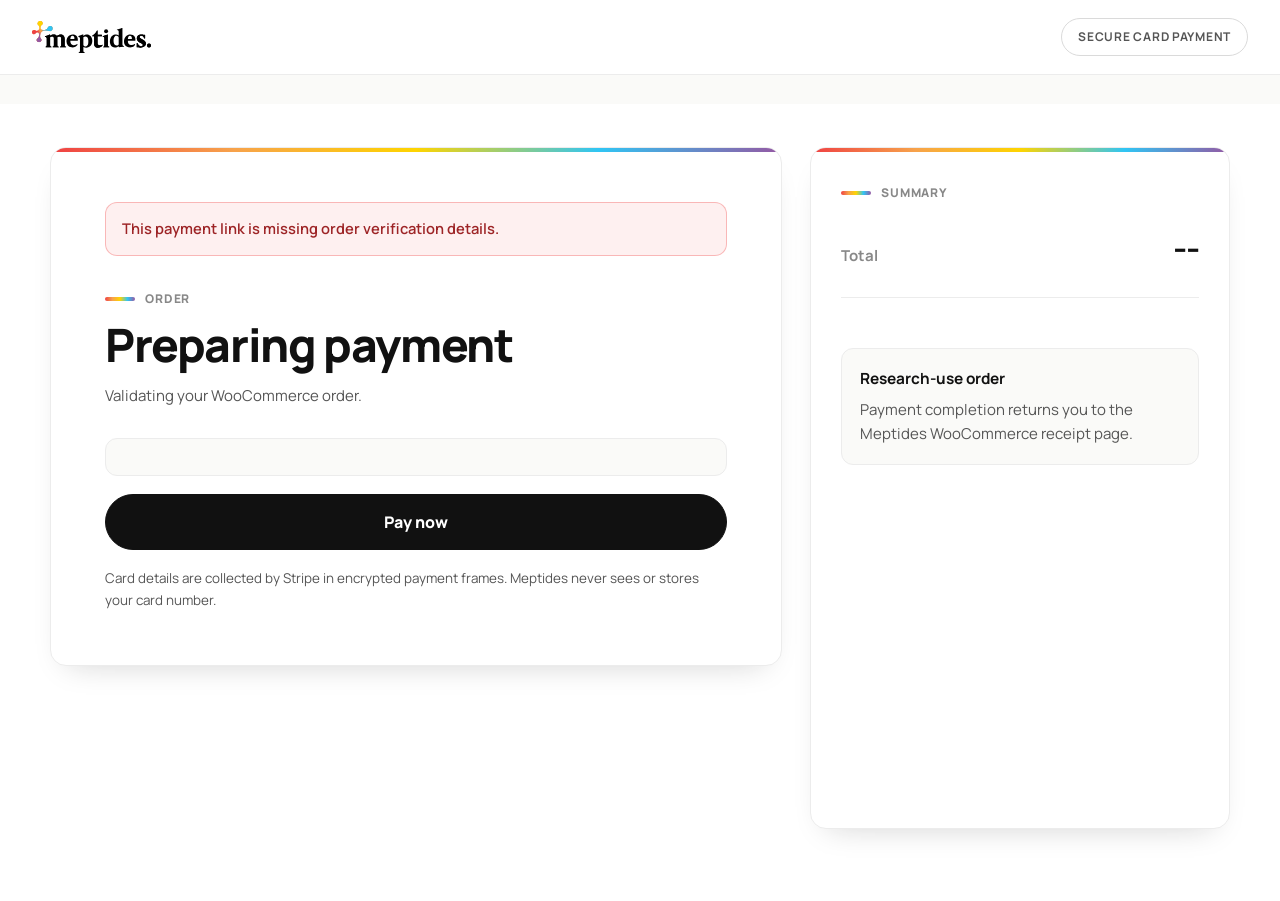
==== payment/index.html @ c6128277 "Use the meptides logo + right-size the heading on the payment page - Swap the Manrope text wordmark " ====
<!DOCTYPE html>
<html lang="en">
<head>
  <meta charset="UTF-8">
  <meta name="viewport" content="width=device-width, initial-scale=1.0">
  <title>Meptides Secure Payment</title>
  <link rel="preconnect" href="https://fonts.googleapis.com">
  <link rel="preconnect" href="https://fonts.gstatic.com" crossorigin>
  <link href="https://fonts.googleapis.com/css2?family=Manrope:wght@400;500;600;700;800&display=swap" rel="stylesheet">
  <link rel="stylesheet" href="./payment.css">
  <script src="https://js.stripe.com/v3/"></script>
</head>
<body>
  <header class="payment-header" aria-label="Meptides payment header">
    <a class="brand" href="https://meptides.com" aria-label="Return to meptides">
      <img class="brand-logo" src="./meptides-logo.svg" alt="meptides." height="34" />
    </a>
    <span class="secure-chip">Secure card payment</span>
  </header>

  <main class="payment-shell">
    <section class="checkout-panel">
      <div class="accent-line" aria-hidden="true"></div>

      <div id="statusBanner" class="status-banner" hidden></div>

      <div class="order-block">
        <p class="eyebrow"><span class="eyebrow-mark"></span>Order</p>
        <h1 id="orderTitle">Preparing payment</h1>
        <p id="orderMeta" class="muted">Validating your WooCommerce order.</p>
      </div>

      <form id="paymentForm" class="payment-form" hidden>
        <div id="paymentElement" class="payment-element"></div>
        <button id="submitButton" class="pay-button" type="submit">
          <span id="buttonText">Pay now</span>
        </button>
        <p class="fine-print">
          Card details are collected by Stripe in encrypted payment frames. Meptides never sees or stores your card number.
        </p>
      </form>
    </section>

    <aside class="summary-panel">
      <div class="accent-line" aria-hidden="true"></div>
      <p class="eyebrow"><span class="eyebrow-mark"></span>Summary</p>
      <div class="summary-total">
        <span>Total</span>
        <strong id="summaryTotal">--</strong>
      </div>
      <div id="lineItems" class="line-items"></div>
      <div class="summary-note">
        <strong>Research-use order</strong>
        <span>Payment completion returns you to the Meptides WooCommerce receipt page.</span>
      </div>
    </aside>
  </main>

  <script type="module" src="./payment.js"></script>
</body>
</html>
---- payment/payment.css ----
:root {
  --bg: #ffffff;
  --bg-2: #fafaf8;
  --surface: #f6f6f4;
  --border: #ececec;
  --border-hot: #dadada;
  --text: #111111;
  --text-2: #555555;
  --text-3: #888888;
  --text-4: #aaaaaa;
  --red: #ef4143;
  --orange: #f7a24b;
  --yellow: #fed401;
  --cyan: #30c5f4;
  --purple: #9558a3;
  --green: #1fa363;
  --gradient-bar: linear-gradient(90deg, #ef4143, #f7a24b, #fed401, #30c5f4, #9558a3);
  --radius-1: 8px;
  --radius-2: 12px;
  --radius-3: 16px;
  --radius-pill: 100px;
  --shadow-card: 0 14px 30px -18px rgba(17, 17, 17, 0.22);
  --shadow-pop: 0 24px 48px -16px rgba(17, 17, 17, 0.2);
}

* {
  box-sizing: border-box;
}

body {
  min-height: 100vh;
  margin: 0;
  background:
    linear-gradient(180deg, var(--bg-2) 0 104px, var(--bg) 104px 100%),
    var(--bg);
  color: var(--text);
  font-family: Manrope, system-ui, -apple-system, BlinkMacSystemFont, "Segoe UI", sans-serif;
  font-size: 15px;
  line-height: 1.6;
  -webkit-font-smoothing: antialiased;
  text-rendering: optimizeLegibility;
  overflow-x: hidden;
}

a {
  color: inherit;
  text-decoration: none;
}

.payment-header {
  position: sticky;
  top: 0;
  z-index: 10;
  min-height: 74px;
  padding: 18px 32px;
  display: flex;
  align-items: center;
  justify-content: space-between;
  gap: 24px;
  background: rgba(255, 255, 255, 0.94);
  border-bottom: 1px solid var(--border);
  backdrop-filter: blur(10px);
  -webkit-backdrop-filter: blur(10px);
}

.brand {
  display: inline-flex;
  align-items: center;
}

.brand-logo {
  height: 32px;
  width: auto;
  display: block;
}

.secure-chip {
  display: inline-flex;
  align-items: center;
  min-height: 38px;
  padding: 8px 16px;
  border: 1px solid var(--border-hot);
  border-radius: var(--radius-pill);
  color: var(--text-2);
  background: #fff;
  font-size: 12px;
  font-weight: 700;
  letter-spacing: 0.06em;
  text-transform: uppercase;
  white-space: nowrap;
}

.payment-shell {
  width: calc(100% - 40px);
  max-width: 1180px;
  min-height: calc(100vh - 74px);
  margin: 0 auto;
  padding: 72px 0;
  display: grid;
  grid-template-columns: minmax(0, 1fr) minmax(320px, 420px);
  gap: 28px;
  align-items: start;
}

.payment-shell.single {
  grid-template-columns: minmax(0, 720px);
  justify-content: center;
}

.checkout-panel,
.summary-panel {
  position: relative;
  overflow: hidden;
  min-width: 0;
  border: 1px solid var(--border);
  border-radius: var(--radius-3);
  background: #fff;
  box-shadow: var(--shadow-card);
}

.checkout-panel {
  padding: clamp(28px, 5vw, 54px);
}

.summary-panel {
  align-self: stretch;
  padding: 30px;
}

.accent-line {
  position: absolute;
  top: 0;
  left: 0;
  right: 0;
  height: 4px;
  background: var(--gradient-bar);
}

.eyebrow {
  display: inline-flex;
  align-items: center;
  gap: 10px;
  margin: 0;
  color: var(--text-3);
  font-size: 12px;
  font-weight: 800;
  text-transform: uppercase;
  letter-spacing: 0.07em;
}

.eyebrow-mark {
  width: 30px;
  height: 4px;
  border-radius: 4px;
  background: var(--gradient-bar);
  flex: none;
}

.order-block {
  margin-bottom: 30px;
}

.order-block h1 {
  max-width: 640px;
  margin: 14px 0 10px;
  font-size: clamp(30px, 4.4vw, 46px);
  line-height: 1.02;
  letter-spacing: -0.03em;
  font-weight: 800;
  overflow-wrap: break-word;
}

.muted,
.fine-print,
.summary-note span {
  color: var(--text-2);
  overflow-wrap: anywhere;
}

.status-banner {
  margin: 0 0 28px;
  padding: 14px 16px;
  border: 1px solid rgba(48, 197, 244, 0.32);
  border-radius: var(--radius-2);
  background: rgba(48, 197, 244, 0.08);
  color: #126b85;
  font-size: 0.92rem;
  font-weight: 600;
  overflow-wrap: anywhere;
}

.status-banner.error {
  border-color: rgba(239, 65, 67, 0.32);
  background: rgba(239, 65, 67, 0.08);
  color: #9d2426;
}

.status-banner.success {
  border-color: rgba(31, 163, 99, 0.3);
  background: rgba(31, 163, 99, 0.08);
  color: var(--green);
}

.payment-form {
  display: grid;
  gap: 18px;
}

.payment-element {
  padding: 18px;
  border: 1px solid var(--border);
  border-radius: var(--radius-2);
  background: var(--bg-2);
}

.pay-button {
  width: 100%;
  min-height: 56px;
  border: 1px solid var(--text);
  border-radius: var(--radius-pill);
  background: var(--text);
  color: #fff;
  font-family: inherit;
  font-weight: 800;
  font-size: 1rem;
  cursor: pointer;
  text-align: center;
  display: inline-flex;
  align-items: center;
  justify-content: center;
  transition: transform 0.16s ease, background 0.18s ease, opacity 0.18s ease;
}

.pay-button:hover {
  background: #000;
}

.pay-button:active:not(:disabled) {
  transform: translateY(1px) scale(0.99);
}

.pay-button:disabled {
  cursor: wait;
  opacity: 0.72;
}

.link-button {
  max-width: 260px;
}

.fine-print {
  margin: 0;
  font-size: 0.84rem;
}

.summary-total {
  margin: 18px 0 24px;
  padding: 0 0 22px;
  border-bottom: 1px solid var(--border);
  display: flex;
  justify-content: space-between;
  gap: 24px;
  align-items: baseline;
}

.summary-total span {
  color: var(--text-3);
  font-weight: 700;
}

.summary-total strong {
  font-size: clamp(26px, 3vw, 34px);
  letter-spacing: -0.03em;
}

.line-items {
  display: grid;
  gap: 12px;
}

.line-item {
  display: grid;
  grid-template-columns: minmax(0, 1fr) auto;
  gap: 16px;
  align-items: start;
  padding: 14px 0;
  border-bottom: 1px solid var(--border);
  color: var(--text-2);
  font-size: 0.92rem;
}

.line-item:last-child {
  border-bottom: 0;
}

.line-item strong {
  color: var(--text);
  font-size: 0.96rem;
  overflow-wrap: anywhere;
}

.summary-note {
  margin-top: 26px;
  padding: 18px;
  border: 1px solid var(--border);
  border-radius: var(--radius-2);
  background: var(--bg-2);
  display: grid;
  gap: 6px;
}

.summary-note strong {
  font-size: 0.96rem;
}

@media (max-width: 860px) {
  .payment-header {
    padding: 14px 18px;
  }

  .secure-chip {
    display: none;
  }

  .payment-shell {
    width: calc(100% - 28px);
    max-width: 720px;
    grid-template-columns: 1fr;
    padding: 34px 0;
  }

  .checkout-panel,
  .summary-panel {
    border-radius: var(--radius-2);
  }

  .checkout-panel,
  .summary-panel {
    padding: 24px;
  }

  .order-block h1 {
    font-size: clamp(30px, 8.5vw, 36px);
    letter-spacing: -0.03em;
    line-height: 1.04;
  }
}

@media (max-width: 420px) {
  .payment-shell {
    width: calc(100% - 20px);
  }

  .checkout-panel,
  .summary-panel {
    padding: 20px;
  }

  .line-item {
    grid-template-columns: 1fr;
    gap: 6px;
  }
}
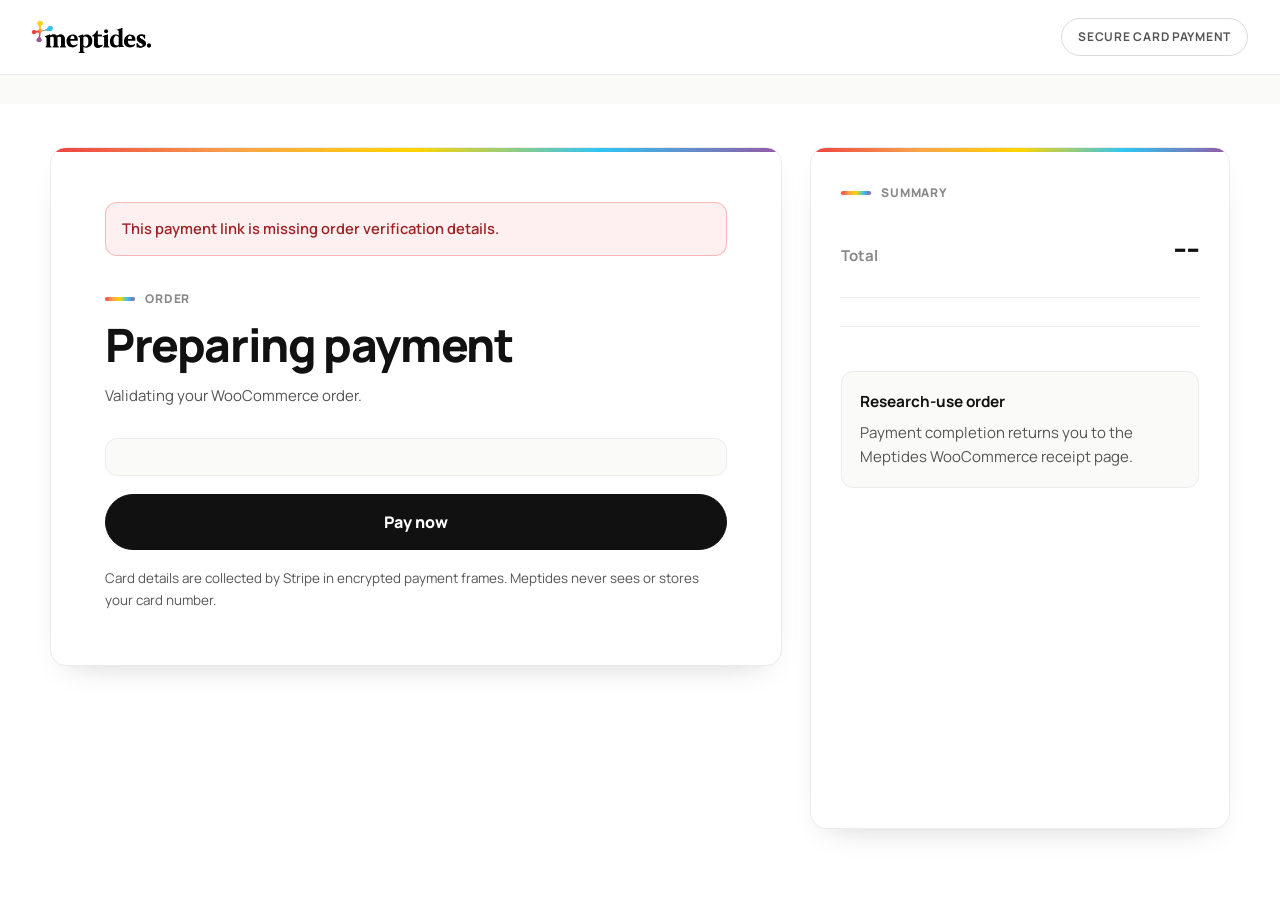
==== commit 1b9b5b98: "Show real order details on the payment page Add an order-details list (Order #, Email, Ship to, Deli" ====
--- a/payment/index.html
+++ b/payment/index.html
@@ -49,6 +49,7 @@
         <strong id="summaryTotal">--</strong>
       </div>
       <div id="lineItems" class="line-items"></div>
+      <dl id="orderDetails" class="order-details"></dl>
       <div class="summary-note">
         <strong>Research-use order</strong>
         <span>Payment completion returns you to the Meptides WooCommerce receipt page.</span>
--- a/payment/payment.css
+++ b/payment/payment.css
@@ -313,6 +313,28 @@
   font-size: 0.96rem;
 }
 
+.order-details {
+  margin: 4px 0 0;
+  padding: 18px 0 0;
+  border-top: 1px solid var(--border);
+  display: grid;
+  grid-template-columns: 84px 1fr;
+  gap: 9px 14px;
+  font-size: 0.9rem;
+}
+
+.order-details dt {
+  color: var(--text-3);
+  font-weight: 700;
+}
+
+.order-details dd {
+  margin: 0;
+  color: var(--text);
+  white-space: pre-line;
+  overflow-wrap: anywhere;
+}
+
 @media (max-width: 860px) {
   .payment-header {
     padding: 14px 18px;
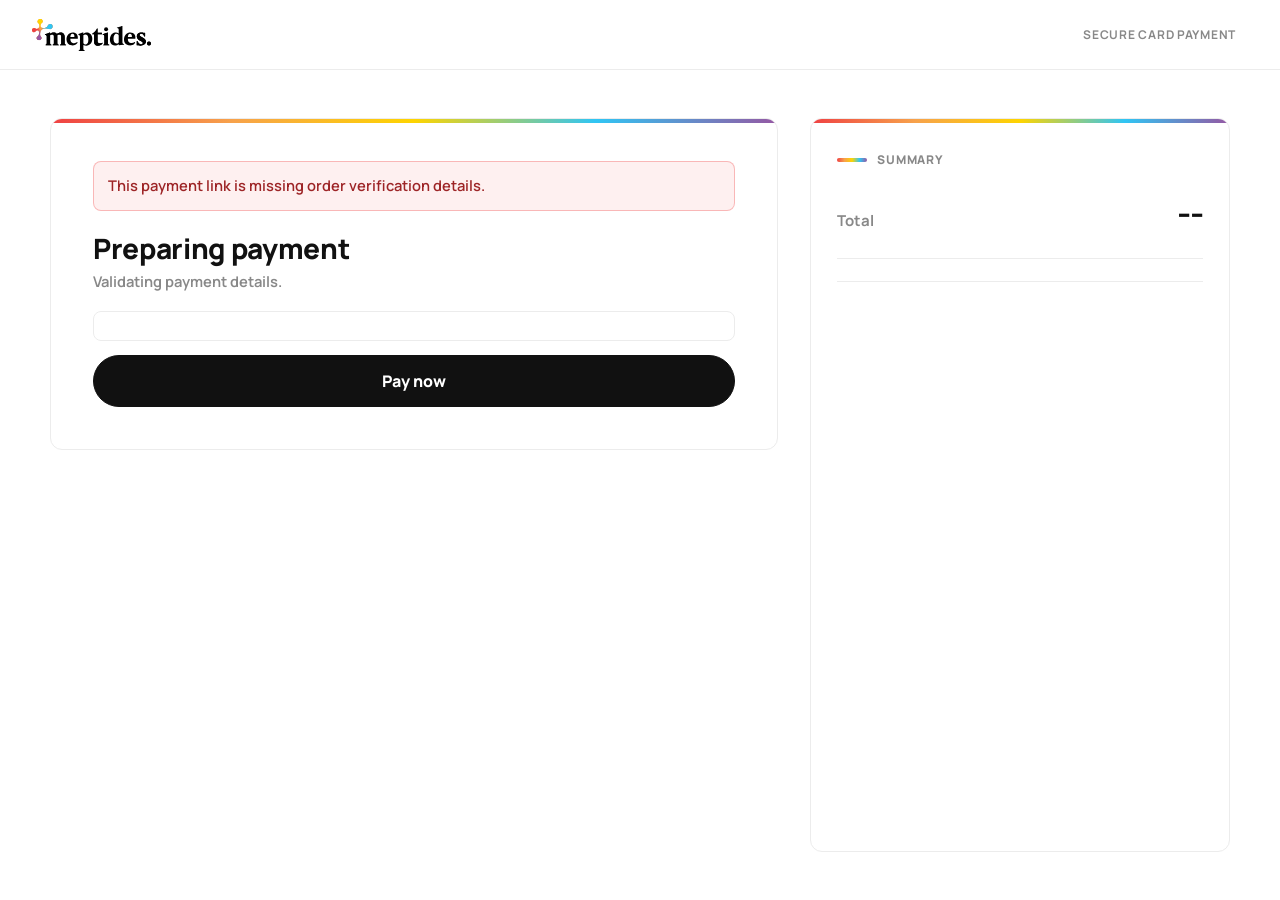
==== commit 7defb1b4: "Polish payment page design" ====
--- a/payment/index.html
+++ b/payment/index.html
@@ -7,7 +7,7 @@
   <link rel="preconnect" href="https://fonts.googleapis.com">
   <link rel="preconnect" href="https://fonts.gstatic.com" crossorigin>
   <link href="https://fonts.googleapis.com/css2?family=Manrope:wght@400;500;600;700;800&display=swap" rel="stylesheet">
-  <link rel="stylesheet" href="./payment.css">
+  <link rel="stylesheet" href="./payment.css?v=20260630">
   <script src="https://js.stripe.com/v3/"></script>
 </head>
 <body>
@@ -25,9 +25,8 @@
       <div id="statusBanner" class="status-banner" hidden></div>
 
       <div class="order-block">
-        <p class="eyebrow"><span class="eyebrow-mark"></span>Order</p>
         <h1 id="orderTitle">Preparing payment</h1>
-        <p id="orderMeta" class="muted">Validating your WooCommerce order.</p>
+        <p id="orderMeta" class="muted">Validating payment details.</p>
       </div>
 
       <form id="paymentForm" class="payment-form" hidden>
@@ -35,9 +34,6 @@
         <button id="submitButton" class="pay-button" type="submit">
           <span id="buttonText">Pay now</span>
         </button>
-        <p class="fine-print">
-          Card details are collected by Stripe in encrypted payment frames. Meptides never sees or stores your card number.
-        </p>
       </form>
     </section>
 
@@ -50,13 +46,9 @@
       </div>
       <div id="lineItems" class="line-items"></div>
       <dl id="orderDetails" class="order-details"></dl>
-      <div class="summary-note">
-        <strong>Research-use order</strong>
-        <span>Payment completion returns you to the Meptides WooCommerce receipt page.</span>
-      </div>
     </aside>
   </main>
 
-  <script type="module" src="./payment.js"></script>
+  <script type="module" src="./payment.js?v=20260630"></script>
 </body>
 </html>
--- a/payment/payment.css
+++ b/payment/payment.css
@@ -30,9 +30,7 @@
 body {
   min-height: 100vh;
   margin: 0;
-  background:
-    linear-gradient(180deg, var(--bg-2) 0 104px, var(--bg) 104px 100%),
-    var(--bg);
+  background: var(--bg);
   color: var(--text);
   font-family: Manrope, system-ui, -apple-system, BlinkMacSystemFont, "Segoe UI", sans-serif;
   font-size: 15px;
@@ -51,8 +49,8 @@
   position: sticky;
   top: 0;
   z-index: 10;
-  min-height: 74px;
-  padding: 18px 32px;
+  min-height: 70px;
+  padding: 16px 32px;
   display: flex;
   align-items: center;
   justify-content: space-between;
@@ -77,11 +75,11 @@
 .secure-chip {
   display: inline-flex;
   align-items: center;
-  min-height: 38px;
-  padding: 8px 16px;
-  border: 1px solid var(--border-hot);
+  min-height: 32px;
+  padding: 7px 12px;
+  border: 0;
   border-radius: var(--radius-pill);
-  color: var(--text-2);
+  color: var(--text-3);
   background: #fff;
   font-size: 12px;
   font-weight: 700;
@@ -93,12 +91,12 @@
 .payment-shell {
   width: calc(100% - 40px);
   max-width: 1180px;
-  min-height: calc(100vh - 74px);
+  min-height: calc(100vh - 70px);
   margin: 0 auto;
-  padding: 72px 0;
+  padding: 48px 0;
   display: grid;
   grid-template-columns: minmax(0, 1fr) minmax(320px, 420px);
-  gap: 28px;
+  gap: 32px;
   align-items: start;
 }
 
@@ -113,18 +111,18 @@
   overflow: hidden;
   min-width: 0;
   border: 1px solid var(--border);
-  border-radius: var(--radius-3);
+  border-radius: var(--radius-2);
   background: #fff;
-  box-shadow: var(--shadow-card);
+  box-shadow: none;
 }
 
 .checkout-panel {
-  padding: clamp(28px, 5vw, 54px);
+  padding: clamp(24px, 4vw, 42px);
 }
 
 .summary-panel {
   align-self: stretch;
-  padding: 30px;
+  padding: 26px;
 }
 
 .accent-line {
@@ -157,32 +155,38 @@
 }
 
 .order-block {
-  margin-bottom: 30px;
+  margin-bottom: 18px;
 }
 
 .order-block h1 {
   max-width: 640px;
-  margin: 14px 0 10px;
-  font-size: clamp(30px, 4.4vw, 46px);
-  line-height: 1.02;
-  letter-spacing: -0.03em;
+  margin: 0 0 6px;
+  font-size: clamp(22px, 2.35vw, 28px);
+  line-height: 1.12;
+  letter-spacing: -0.012em;
   font-weight: 800;
   overflow-wrap: break-word;
 }
 
+#orderMeta {
+  margin: 0;
+  color: var(--text-3);
+  font-size: 0.92rem;
+  font-weight: 650;
+}
+
 .muted,
-.fine-print,
 .summary-note span {
   color: var(--text-2);
   overflow-wrap: anywhere;
 }
 
 .status-banner {
-  margin: 0 0 28px;
-  padding: 14px 16px;
-  border: 1px solid rgba(48, 197, 244, 0.32);
-  border-radius: var(--radius-2);
-  background: rgba(48, 197, 244, 0.08);
+  margin: 0 0 22px;
+  padding: 12px 14px;
+  border: 1px solid rgba(48, 197, 244, 0.26);
+  border-radius: var(--radius-1);
+  background: rgba(48, 197, 244, 0.06);
   color: #126b85;
   font-size: 0.92rem;
   font-weight: 600;
@@ -203,19 +207,19 @@
 
 .payment-form {
   display: grid;
-  gap: 18px;
+  gap: 14px;
 }
 
 .payment-element {
-  padding: 18px;
+  padding: 14px;
   border: 1px solid var(--border);
-  border-radius: var(--radius-2);
-  background: var(--bg-2);
+  border-radius: var(--radius-1);
+  background: #fff;
 }
 
 .pay-button {
   width: 100%;
-  min-height: 56px;
+  min-height: 52px;
   border: 1px solid var(--text);
   border-radius: var(--radius-pill);
   background: var(--text);
@@ -248,14 +252,9 @@
   max-width: 260px;
 }
 
-.fine-print {
-  margin: 0;
-  font-size: 0.84rem;
-}
-
 .summary-total {
-  margin: 18px 0 24px;
-  padding: 0 0 22px;
+  margin: 16px 0 18px;
+  padding: 0 0 18px;
   border-bottom: 1px solid var(--border);
   display: flex;
   justify-content: space-between;
@@ -275,7 +274,7 @@
 
 .line-items {
   display: grid;
-  gap: 12px;
+  gap: 4px;
 }
 
 .line-item {
@@ -283,7 +282,7 @@
   grid-template-columns: minmax(0, 1fr) auto;
   gap: 16px;
   align-items: start;
-  padding: 14px 0;
+  padding: 12px 0;
   border-bottom: 1px solid var(--border);
   color: var(--text-2);
   font-size: 0.92rem;
@@ -300,13 +299,15 @@
 }
 
 .summary-note {
-  margin-top: 26px;
-  padding: 18px;
+  margin-top: 20px;
+  padding: 0;
   border: 1px solid var(--border);
-  border-radius: var(--radius-2);
-  background: var(--bg-2);
+  border-width: 1px 0 0;
+  border-radius: 0;
+  background: transparent;
   display: grid;
   gap: 6px;
+  padding-top: 16px;
 }
 
 .summary-note strong {
@@ -315,7 +316,7 @@
 
 .order-details {
   margin: 4px 0 0;
-  padding: 18px 0 0;
+  padding: 16px 0 0;
   border-top: 1px solid var(--border);
   display: grid;
   grid-template-columns: 84px 1fr;
@@ -348,7 +349,7 @@
     width: calc(100% - 28px);
     max-width: 720px;
     grid-template-columns: 1fr;
-    padding: 34px 0;
+    padding: 24px 0;
   }
 
   .checkout-panel,
@@ -358,7 +359,7 @@
 
   .checkout-panel,
   .summary-panel {
-    padding: 24px;
+    padding: 20px;
   }
 
   .order-block h1 {
@@ -375,7 +376,7 @@
 
   .checkout-panel,
   .summary-panel {
-    padding: 20px;
+    padding: 18px;
   }
 
   .line-item {
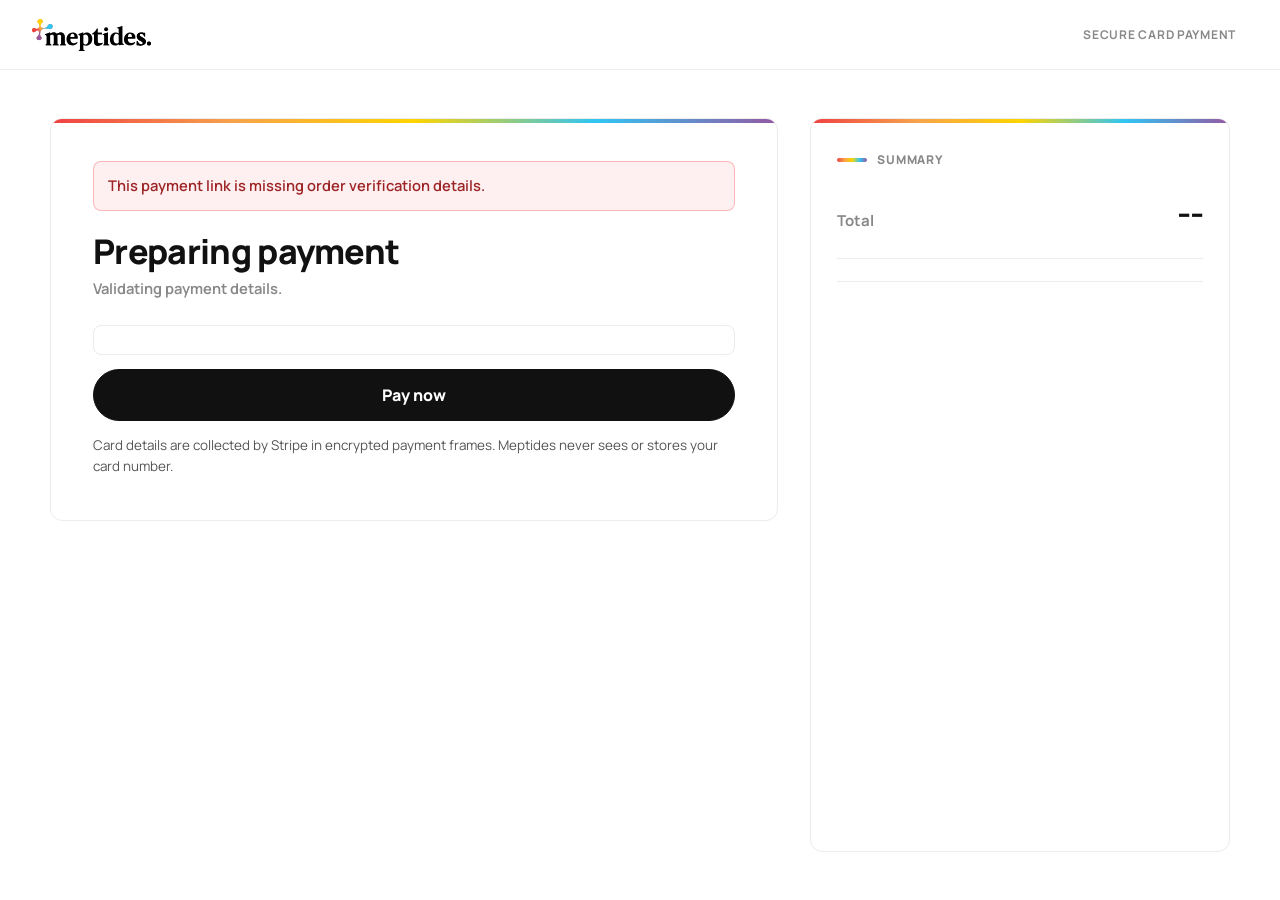
==== commit d2fb0461: "Polish payment page design" ====
--- a/payment/index.html
+++ b/payment/index.html
@@ -34,6 +34,9 @@
         <button id="submitButton" class="pay-button" type="submit">
           <span id="buttonText">Pay now</span>
         </button>
+        <p class="fine-print">
+          Card details are collected by Stripe in encrypted payment frames. Meptides never sees or stores your card number.
+        </p>
       </form>
     </section>
 
--- a/payment/payment.css
+++ b/payment/payment.css
@@ -155,15 +155,15 @@
 }
 
 .order-block {
-  margin-bottom: 18px;
+  margin-bottom: 24px;
 }
 
 .order-block h1 {
   max-width: 640px;
-  margin: 0 0 6px;
-  font-size: clamp(22px, 2.35vw, 28px);
-  line-height: 1.12;
-  letter-spacing: -0.012em;
+  margin: 0 0 8px;
+  font-size: clamp(26px, 3.1vw, 34px);
+  line-height: 1.08;
+  letter-spacing: -0.02em;
   font-weight: 800;
   overflow-wrap: break-word;
 }
@@ -176,6 +176,7 @@
 }
 
 .muted,
+.fine-print,
 .summary-note span {
   color: var(--text-2);
   overflow-wrap: anywhere;
@@ -252,6 +253,11 @@
   max-width: 260px;
 }
 
+.fine-print {
+  margin: 0;
+  font-size: 0.84rem;
+}
+
 .summary-total {
   margin: 16px 0 18px;
   padding: 0 0 18px;
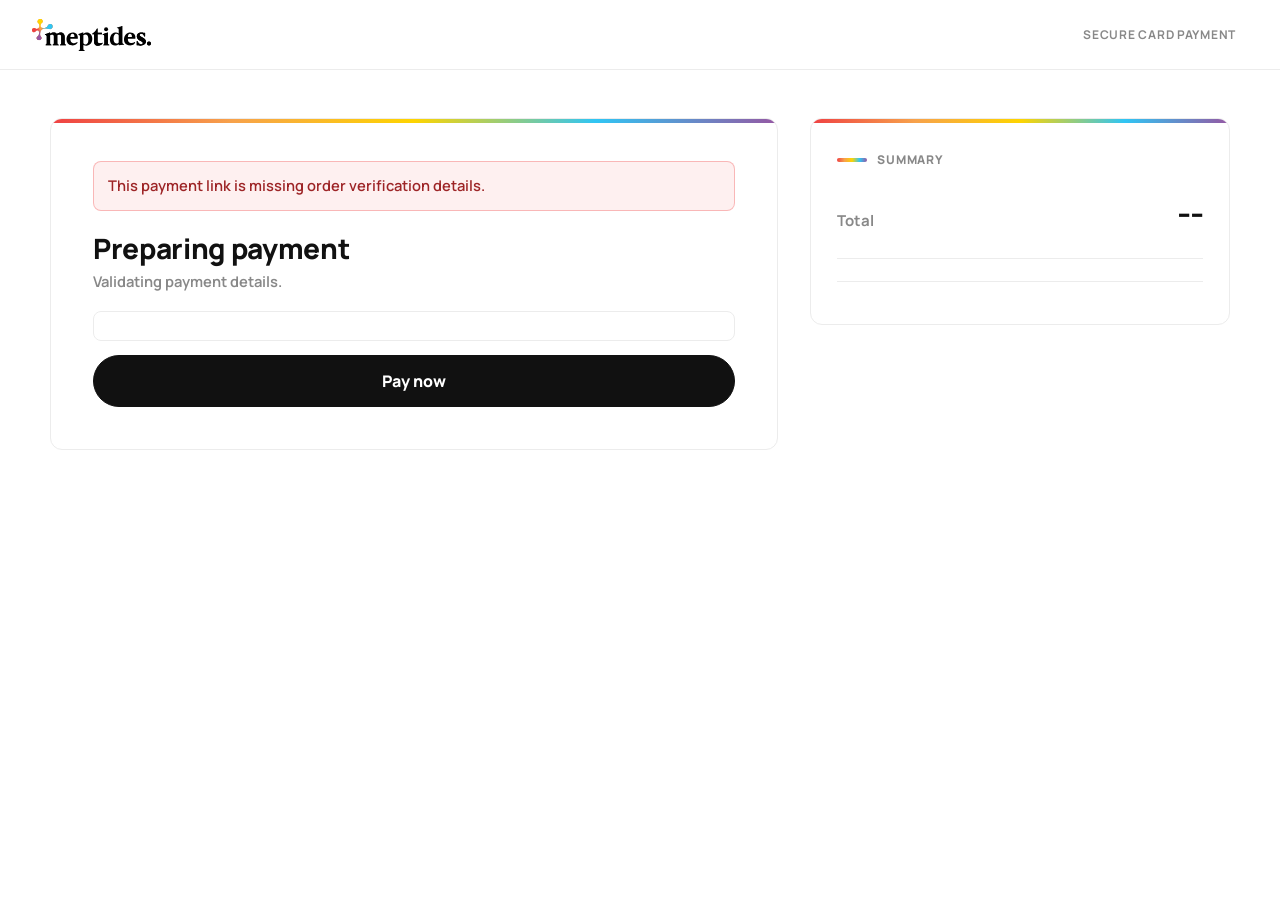
==== commit 65725885: "Tighten payment page panel layout" ====
--- a/payment/index.html
+++ b/payment/index.html
@@ -7,7 +7,7 @@
   <link rel="preconnect" href="https://fonts.googleapis.com">
   <link rel="preconnect" href="https://fonts.gstatic.com" crossorigin>
   <link href="https://fonts.googleapis.com/css2?family=Manrope:wght@400;500;600;700;800&display=swap" rel="stylesheet">
-  <link rel="stylesheet" href="./payment.css?v=20260630">
+  <link rel="stylesheet" href="./payment.css?v=20260630b">
   <script src="https://js.stripe.com/v3/"></script>
 </head>
 <body>
@@ -34,9 +34,6 @@
         <button id="submitButton" class="pay-button" type="submit">
           <span id="buttonText">Pay now</span>
         </button>
-        <p class="fine-print">
-          Card details are collected by Stripe in encrypted payment frames. Meptides never sees or stores your card number.
-        </p>
       </form>
     </section>
 
@@ -52,6 +49,6 @@
     </aside>
   </main>
 
-  <script type="module" src="./payment.js?v=20260630"></script>
+  <script type="module" src="./payment.js?v=20260630b"></script>
 </body>
 </html>
--- a/payment/payment.css
+++ b/payment/payment.css
@@ -91,7 +91,6 @@
 .payment-shell {
   width: calc(100% - 40px);
   max-width: 1180px;
-  min-height: calc(100vh - 70px);
   margin: 0 auto;
   padding: 48px 0;
   display: grid;
@@ -121,7 +120,7 @@
 }
 
 .summary-panel {
-  align-self: stretch;
+  align-self: start;
   padding: 26px;
 }
 
@@ -155,15 +154,15 @@
 }
 
 .order-block {
-  margin-bottom: 24px;
+  margin-bottom: 18px;
 }
 
 .order-block h1 {
   max-width: 640px;
-  margin: 0 0 8px;
-  font-size: clamp(26px, 3.1vw, 34px);
-  line-height: 1.08;
-  letter-spacing: -0.02em;
+  margin: 0 0 6px;
+  font-size: clamp(22px, 2.35vw, 28px);
+  line-height: 1.12;
+  letter-spacing: -0.012em;
   font-weight: 800;
   overflow-wrap: break-word;
 }
@@ -176,7 +175,6 @@
 }
 
 .muted,
-.fine-print,
 .summary-note span {
   color: var(--text-2);
   overflow-wrap: anywhere;
@@ -253,11 +251,6 @@
   max-width: 260px;
 }
 
-.fine-print {
-  margin: 0;
-  font-size: 0.84rem;
-}
-
 .summary-total {
   margin: 16px 0 18px;
   padding: 0 0 18px;
@@ -355,7 +348,8 @@
     width: calc(100% - 28px);
     max-width: 720px;
     grid-template-columns: 1fr;
-    padding: 24px 0;
+    gap: 18px;
+    padding: 24px 0 32px;
   }
 
   .checkout-panel,
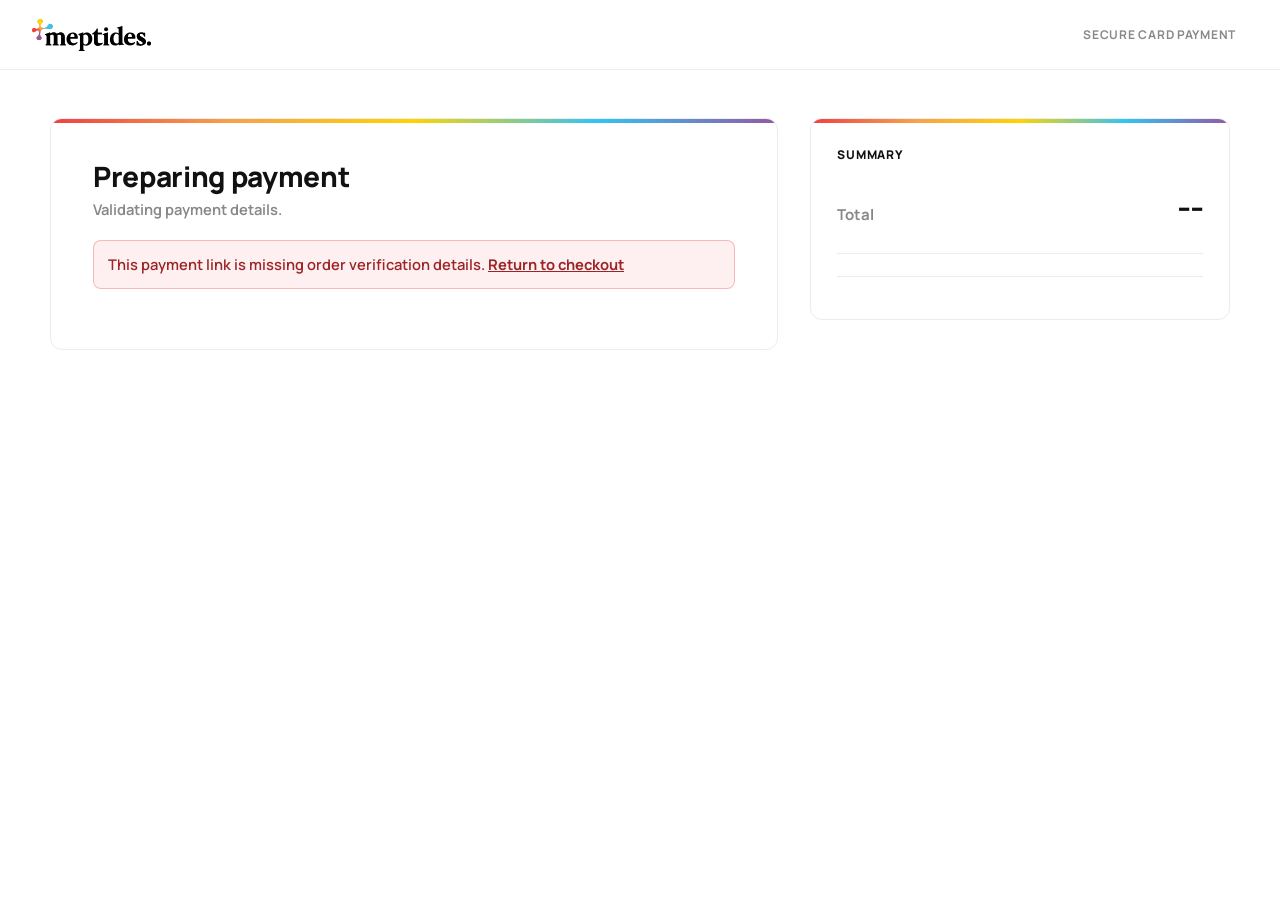
==== commit 51aed249: "Payment page polish: honor [hidden], amount on pay button, error return link, single-frame Stripe el" ====
--- a/payment/index.html
+++ b/payment/index.html
@@ -7,7 +7,7 @@
   <link rel="preconnect" href="https://fonts.googleapis.com">
   <link rel="preconnect" href="https://fonts.gstatic.com" crossorigin>
   <link href="https://fonts.googleapis.com/css2?family=Manrope:wght@400;500;600;700;800&display=swap" rel="stylesheet">
-  <link rel="stylesheet" href="./payment.css?v=20260630b">
+  <link rel="stylesheet" href="./payment.css?v=20260702a">
   <script src="https://js.stripe.com/v3/"></script>
 </head>
 <body>
@@ -22,12 +22,12 @@
     <section class="checkout-panel">
       <div class="accent-line" aria-hidden="true"></div>
 
-      <div id="statusBanner" class="status-banner" hidden></div>
-
       <div class="order-block">
         <h1 id="orderTitle">Preparing payment</h1>
         <p id="orderMeta" class="muted">Validating payment details.</p>
       </div>
+
+      <div id="statusBanner" class="status-banner" hidden></div>
 
       <form id="paymentForm" class="payment-form" hidden>
         <div id="paymentElement" class="payment-element"></div>
@@ -39,7 +39,7 @@
 
     <aside class="summary-panel">
       <div class="accent-line" aria-hidden="true"></div>
-      <p class="eyebrow"><span class="eyebrow-mark"></span>Summary</p>
+      <p class="eyebrow">Summary</p>
       <div class="summary-total">
         <span>Total</span>
         <strong id="summaryTotal">--</strong>
@@ -49,6 +49,6 @@
     </aside>
   </main>
 
-  <script type="module" src="./payment.js?v=20260630b"></script>
+  <script type="module" src="./payment.js?v=20260702a"></script>
 </body>
 </html>
--- a/payment/payment.css
+++ b/payment/payment.css
@@ -27,6 +27,10 @@
   box-sizing: border-box;
 }
 
+[hidden] {
+  display: none !important;
+}
+
 body {
   min-height: 100vh;
   margin: 0;
@@ -134,23 +138,13 @@
 }
 
 .eyebrow {
-  display: inline-flex;
-  align-items: center;
-  gap: 10px;
+  display: block;
   margin: 0;
-  color: var(--text-3);
+  color: var(--text);
   font-size: 12px;
   font-weight: 800;
   text-transform: uppercase;
   letter-spacing: 0.07em;
-}
-
-.eyebrow-mark {
-  width: 30px;
-  height: 4px;
-  border-radius: 4px;
-  background: var(--gradient-bar);
-  flex: none;
 }
 
 .order-block {
@@ -181,7 +175,7 @@
 }
 
 .status-banner {
-  margin: 0 0 22px;
+  margin: 0 0 18px;
   padding: 12px 14px;
   border: 1px solid rgba(48, 197, 244, 0.26);
   border-radius: var(--radius-1);
@@ -192,6 +186,12 @@
   overflow-wrap: anywhere;
 }
 
+.status-banner a {
+  color: inherit;
+  text-decoration: underline;
+  font-weight: 700;
+}
+
 .status-banner.error {
   border-color: rgba(239, 65, 67, 0.32);
   background: rgba(239, 65, 67, 0.08);
@@ -210,10 +210,9 @@
 }
 
 .payment-element {
-  padding: 14px;
-  border: 1px solid var(--border);
-  border-radius: var(--radius-1);
-  background: #fff;
+  padding: 0;
+  border: 0;
+  background: transparent;
 }
 
 .pay-button {
@@ -348,8 +347,8 @@
     width: calc(100% - 28px);
     max-width: 720px;
     grid-template-columns: 1fr;
-    gap: 18px;
-    padding: 24px 0 32px;
+    gap: 14px;
+    padding: 22px 0 30px;
   }
 
   .checkout-panel,
@@ -359,13 +358,43 @@
 
   .checkout-panel,
   .summary-panel {
-    padding: 20px;
+    padding: 18px;
   }
 
   .order-block h1 {
-    font-size: clamp(30px, 8.5vw, 36px);
-    letter-spacing: -0.03em;
-    line-height: 1.04;
+    font-size: clamp(24px, 6.4vw, 28px);
+    letter-spacing: -0.018em;
+    line-height: 1.1;
+  }
+
+  .status-banner {
+    margin-bottom: 18px;
+    padding: 11px 12px;
+    font-size: 0.88rem;
+  }
+
+  .pay-button {
+    min-height: 50px;
+    font-size: 0.96rem;
+  }
+
+  .summary-total {
+    margin: 14px 0 14px;
+    padding-bottom: 14px;
+  }
+
+  .summary-total strong {
+    font-size: clamp(26px, 7.5vw, 30px);
+  }
+
+  .line-item {
+    grid-template-columns: minmax(0, 1fr) auto;
+    gap: 12px;
+  }
+
+  .order-details {
+    grid-template-columns: 84px minmax(0, 1fr);
+    gap: 8px 12px;
   }
 }
 
@@ -376,11 +405,6 @@
 
   .checkout-panel,
   .summary-panel {
-    padding: 18px;
-  }
-
-  .line-item {
-    grid-template-columns: 1fr;
-    gap: 6px;
-  }
-}
+    padding: 16px;
+  }
+}
